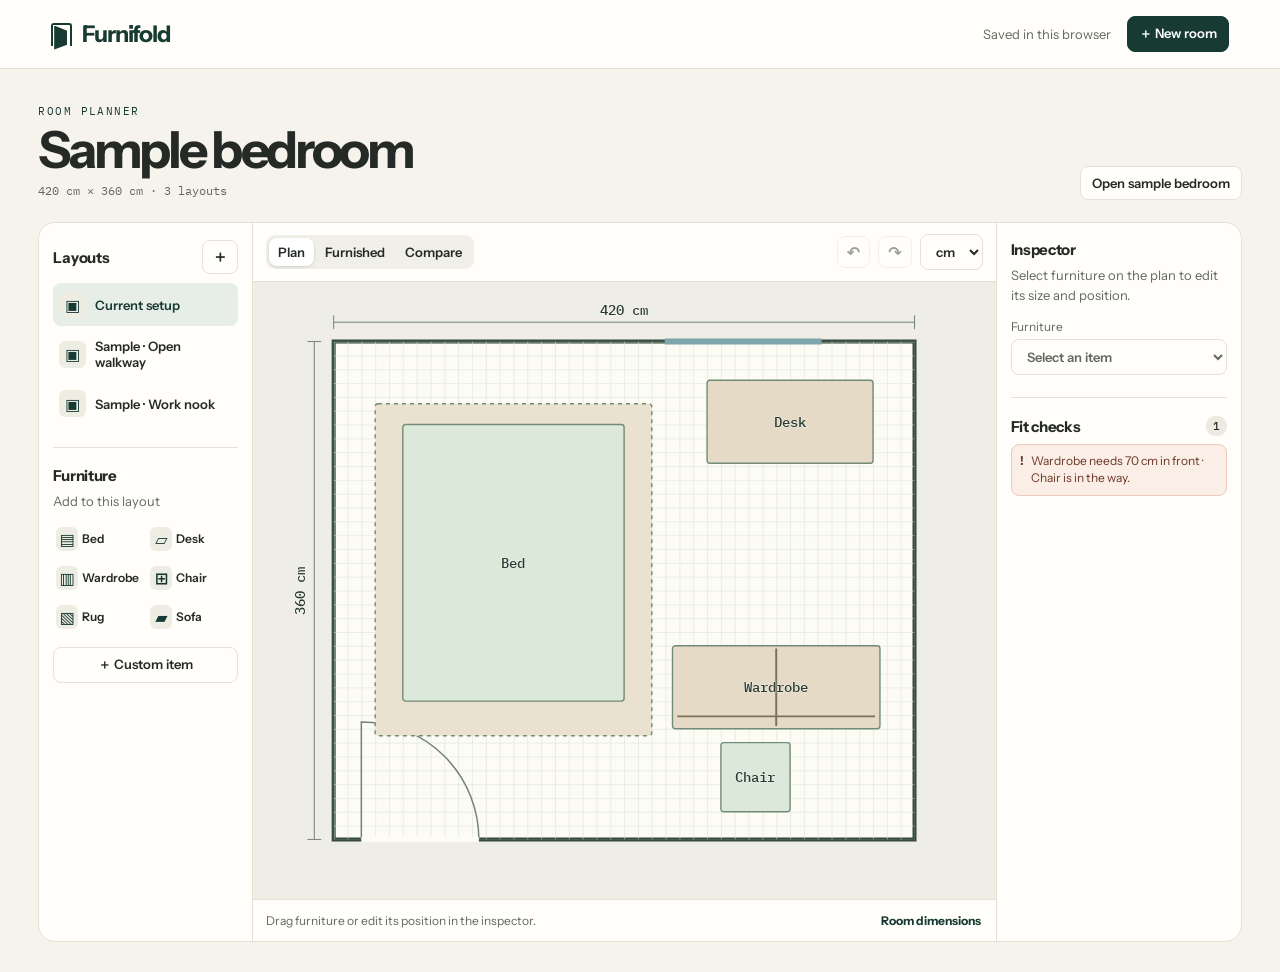
==== index.html @ a2a207be "Build measured Furnifold room planner prototype" ====
<!doctype html>
<html lang="en">
<head>
<meta charset="utf-8">
<meta name="viewport" content="width=device-width, initial-scale=1">
<meta name="theme-color" content="#f6f3ec">
<title>Furnifold · Room planner</title>
<link rel="stylesheet" href="./src/styles.css">
</head>
<body>
<header class="top">
  <a href="./" class="brand"><span class="mark" aria-hidden="true"></span>Furnifold</a>
  <div class="top-actions"><span id="save" role="status"></span><button id="new-room" class="button primary">＋ New room</button></div>
</header>
<main>
  <div class="hero"><div><div class="eyebrow">ROOM PLANNER</div><h1 id="room-name"></h1><p id="room-details"></p></div><button id="sample" class="button">Open sample bedroom</button></div>
  <section class="studio" aria-label="Room editor">
    <aside class="left panel">
      <div class="section-heading"><h2>Layouts</h2><button id="duplicate" class="icon" aria-label="Duplicate layout" title="Duplicate layout">＋</button></div>
      <div id="layouts"></div>
      <div class="library"><h2>Furniture</h2><p>Add to this layout</p><div id="catalog"></div><button class="button full" id="custom">＋ Custom item</button></div>
    </aside>
    <section class="canvas-panel">
      <div class="toolbar"><div class="segments" aria-label="View"><button data-view="Plan">Plan</button><button data-view="Furnished">Furnished</button><button data-view="Compare">Compare</button></div>
      <div class="tool-actions"><button id="undo" class="icon" title="Undo" aria-label="Undo">↶</button><button id="redo" class="icon" title="Redo" aria-label="Redo">↷</button><label class="sr-only" for="units">Units</label><select id="units"><option value="cm">cm</option><option value="in">in</option></select></div></div>
      <div id="canvas"></div>
      <footer class="canvas-footer"><span id="hint"></span><button id="edit-room" class="link">Room dimensions</button></footer>
    </section>
    <aside class="right panel">
      <div id="inspector"></div>
      <div class="checks"><div class="section-heading"><h2>Fit checks</h2><span id="issue-count"></span></div><div id="checks"></div></div>
    </aside>
  </section>
</main>
<dialog id="dialog"></dialog>
<script type="module" src="./src/editor.mjs"></script>
</body>
</html>
---- src/styles.css ----
@import url('https://fonts.googleapis.com/css2?family=IBM+Plex+Mono:wght@400;500&family=Instrument+Sans:wght@400;500;600;700&display=swap');
:root {
  font-family: 'Instrument Sans', system-ui, sans-serif;
  color: #252a27;
  background: #f6f3ec;
  --paper:#fffefa; --line:#e5e1d7; --green:#173a32; --muted:#62685f;
  --mono:'IBM Plex Mono', ui-monospace, monospace;
}
* { box-sizing:border-box; }
body { margin:0; }
button,input,select { font:inherit; color:inherit; }
button { cursor:pointer; }
button:disabled { opacity:.45; cursor:default; }
button:focus-visible, a:focus-visible, input:focus-visible, select:focus-visible { outline:2px solid #498579; outline-offset:3px; }
a { color:inherit; text-decoration:none; }
.top { display:flex; justify-content:space-between; align-items:center; gap:16px; padding:16px max(4vw,20px); border-bottom:1px solid var(--line); background:var(--paper); }
.brand { display:flex; align-items:center; gap:10px; font-weight:700; font-size:23px; letter-spacing:-.05em; color:var(--green); }
.mark { width:21px; height:23px; border:2px solid currentColor; border-bottom:0; border-radius:3px 3px 0 0; position:relative; }
.mark:after { content:''; position:absolute; inset:1px 3px -4px 1px; background:currentColor; clip-path:polygon(0 0, 100% 22%, 100% 80%, 0 100%); }
.top-actions,.tool-actions,.item-actions,.dialog-actions { display:flex; align-items:center; gap:8px; }
#save { font-size:13px; color:var(--muted); margin-right:8px; }
main { width:min(1536px, 94%); margin:auto; padding:35px 0 30px; }
.hero { display:flex; justify-content:space-between; align-items:end; gap:14px; margin-bottom:22px; }
.eyebrow { font-family:var(--mono); color:var(--green); font-size:11px; letter-spacing:.13em; }
h1 { margin:6px 0 5px; font-size:clamp(33px,4vw,56px); letter-spacing:-.065em; line-height:1; overflow-wrap:anywhere; }
h2 { margin:0; font-size:15px; letter-spacing:-.02em; }
h3 { margin:16px 0 12px; font-size:17px; overflow-wrap:anywhere; }
p { margin:7px 0 0; font-size:13px; color:var(--muted); line-height:1.5; }
#room-details { font-family:var(--mono); font-size:12px; }
.studio { display:grid; grid-template-columns:214px minmax(0,1fr) 245px; background:var(--paper); border:1px solid var(--line); border-radius:17px; overflow:hidden; }
.panel { padding:17px 14px; }
.left { border-right:1px solid var(--line); }
.right { border-left:1px solid var(--line); }
.section-heading,.toolbar,.canvas-footer { display:flex; align-items:center; justify-content:space-between; gap:8px; }
.button,.icon,.segments button,select { border:1px solid var(--line); border-radius:8px; background:var(--paper); padding:8px 11px; font-size:13px; font-weight:600; }
.button:not(:disabled):hover,.icon:not(:disabled):hover { background:#efeee7; }
.button.primary { background:var(--green); color:#fff; border-color:var(--green); }
.button.primary:hover { background:#255347; }
.full { width:100%; }
.icon { padding:5px 9px; font-size:16px; }
#layouts { display:grid; gap:4px; margin-top:9px; }
.layout,#catalog button { display:flex; align-items:center; gap:9px; text-align:left; background:transparent; border:0; padding:8px 6px; border-radius:8px; font-size:13px; font-weight:600; overflow-wrap:anywhere; }
.layout:hover,#catalog button:hover { background:#f3f2eb; }
.layout[aria-pressed=true] { background:#e6eee7; color:var(--green); }
.layout-icon,#catalog span { display:grid; place-items:center; flex:none; width:27px; height:27px; border-radius:6px; background:#eeede4; color:var(--green); font-size:16px; }
.library,.checks { margin-top:22px; padding-top:18px; border-top:1px solid var(--line); }
#catalog { display:grid; grid-template-columns:1fr 1fr; gap:3px; margin:9px 0 12px; }
#catalog button { padding:6px 3px; gap:4px; font-size:12px; }
#catalog span { width:22px; height:24px; }
.canvas-panel { min-width:0; display:flex; flex-direction:column; }
.toolbar,.canvas-footer { padding:11px 13px; }
.toolbar { border-bottom:1px solid var(--line); flex-wrap:wrap; }
.segments { display:flex; gap:2px; padding:3px; border-radius:9px; background:#f0efe8; }
.segments button { border:0; background:transparent; padding:6px 9px; }
.segments button[aria-pressed=true] { background:white; box-shadow:0 1px 3px #20312626; }
#canvas { background:#eeeee7; flex:1; min-height:clamp(350px,59vh,740px); display:grid; place-items:center; padding:16px; }
.scene { display:block; width:100%; max-height:65vh; overflow:hidden; touch-action:none; }
.room { fill:#fcfbf4; stroke:#364a40; stroke-width:4px; vector-effect:non-scaling-stroke; }
pattern path { fill:none; stroke:#dce3d8; stroke-width:8; }
.dimension,.door,.window,.opening { fill:none; stroke:#748476; stroke-width:1px; vector-effect:non-scaling-stroke; }
.door { stroke-width:1.5px; }
.window { stroke:#7da7ab; stroke-width:6px; }
.opening { stroke:#fcfbf4; stroke-width:5px; }
.dim-label,.piece text { font:500 100px var(--mono); fill:#293b32; text-anchor:middle; paint-order:stroke; stroke:#fff8; stroke-width:7; }
.piece text { dominant-baseline:central; pointer-events:none; }
.piece[data-piece] { cursor:grab; }
.piece rect { stroke:#728b77; stroke-width:1.4px; vector-effect:non-scaling-stroke; fill:#dce8da; }
.piece.storage rect,.piece.desk rect { fill:#e4dac6; }
.piece.rug rect { fill:#eae2ce; stroke-dasharray:4px 4px; }
.piece.selected rect { stroke:#176854; stroke-width:2.5px; }
.piece .linen { fill:#fff8e9; stroke:none; }
.join { fill:none; stroke:#797258; stroke-width:14; }
.furnished .room { fill:#e3cfb2; }
.furnished pattern path { stroke:#d8c19f; }
.furnished .bed rect:first-child { fill:#a5ae95; }
.furnished .chair rect,.furnished .sofa rect { fill:#acbda7; }
.furnished .storage rect,.furnished .desk rect { fill:#ba9472; }
.furnished .rug rect { fill:#f0e7d3; }
.zone { fill:#d78c7277; stroke:#963e24; stroke-width:18; stroke-dasharray:45 30; }
.canvas-footer { border-top:1px solid var(--line); color:var(--muted); font-size:12px; }
.link { background:none; border:0; padding:2px; color:var(--green); font-weight:700; }
.fields { display:grid; grid-template-columns:1fr 1fr; gap:8px; }
label { display:grid; gap:5px; color:var(--muted); font-size:12px; }
label input:not([type=checkbox]) { width:100%; min-width:0; border:1px solid var(--line); border-radius:7px; padding:7px; background:white; }
.toggle { display:flex; align-items:center; gap:6px; margin-top:9px; }
.toggle input { accent-color:var(--green); }
.item-actions { margin-top:12px; flex-wrap:wrap; }
.remove { color:#853c2b; }
.picker { margin-top:14px; }
#issue-count { font:500 11px var(--mono); padding:3px 7px; border-radius:9px; background:#eeeae1; }
.warning { display:flex; gap:7px; align-items:start; text-align:left; width:100%; border:1px solid #efcabc; background:#faeee7; color:#6b3828; padding:8px; border-radius:8px; margin-top:8px; font-size:12px; line-height:1.4; }
.warning:hover { background:#f5dfd3; }
.warning span { font-weight:700; }
.clear { color:var(--green); }
.compare { width:100%; display:grid; grid-template-columns:repeat(2,minmax(0,1fr)); gap:10px; }
.comparison { padding:9px; border:1px solid var(--line); border-radius:9px; background:var(--paper); }
.comparison strong,.comparison select { display:block; min-height:36px; margin-bottom:6px; max-width:100%; }
.empty { text-align:center; padding:22px; }
.empty button { margin-top:12px; }
dialog { width:min(420px,92vw); border:1px solid var(--line); border-radius:14px; padding:21px; background:var(--paper); color:inherit; }
dialog::backdrop { background:#142b2677; }
dialog form { display:grid; gap:12px; }
dialog h2 { font-size:21px; }
.dialog-actions { justify-content:end; }
[role=alert]:empty { display:none; }
.sr-only { position:absolute; width:1px; height:1px; overflow:hidden; clip-path:inset(50%); }
@media (max-width:1040px) {
  .studio { grid-template-columns:165px minmax(0,1fr) 200px; }
  #catalog { grid-template-columns:1fr; }
}
@media (max-width:780px) {
  .studio { grid-template-columns:minmax(0,1fr) minmax(0,1fr); }
  .canvas-panel { grid-column:1/-1; grid-row:1; border-bottom:1px solid var(--line); }
  .right { border:0; }
  #canvas { min-height:310px; }
  #catalog { grid-template-columns:repeat(auto-fit,minmax(65px,1fr)); }
}
@media (max-width:440px) {
  .hero { align-items:start; flex-direction:column; }
  main { padding-top:22px; }
  .top { padding:12px; }
  #save { max-width:80px; font-size:11px; }
  #canvas { padding:6px; min-height:265px; }
  .panel { padding:12px 9px; }
  .canvas-footer { align-items:start; }
}
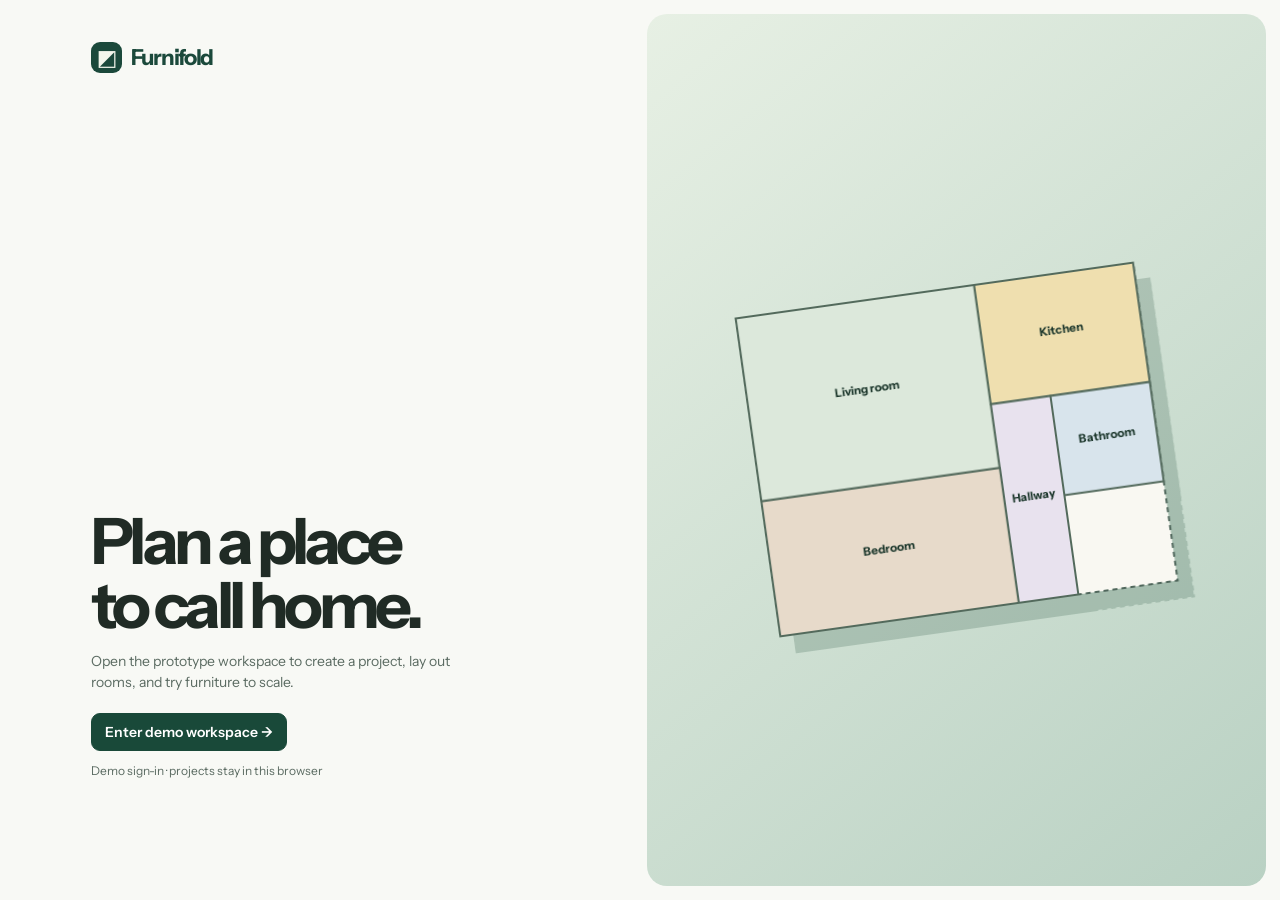
==== commit 1b43e7c8: "Build Furnifold projects and whole-home planning studio" ====
--- a/index.html
+++ b/index.html
@@ -1,38 +1,3 @@
 <!doctype html>
-<html lang="en">
-<head>
-<meta charset="utf-8">
-<meta name="viewport" content="width=device-width, initial-scale=1">
-<meta name="theme-color" content="#f6f3ec">
-<title>Furnifold · Room planner</title>
-<link rel="stylesheet" href="./src/styles.css">
-</head>
-<body>
-<header class="top">
-  <a href="./" class="brand"><span class="mark" aria-hidden="true"></span>Furnifold</a>
-  <div class="top-actions"><span id="save" role="status"></span><button id="new-room" class="button primary">＋ New room</button></div>
-</header>
-<main>
-  <div class="hero"><div><div class="eyebrow">ROOM PLANNER</div><h1 id="room-name"></h1><p id="room-details"></p></div><button id="sample" class="button">Open sample bedroom</button></div>
-  <section class="studio" aria-label="Room editor">
-    <aside class="left panel">
-      <div class="section-heading"><h2>Layouts</h2><button id="duplicate" class="icon" aria-label="Duplicate layout" title="Duplicate layout">＋</button></div>
-      <div id="layouts"></div>
-      <div class="library"><h2>Furniture</h2><p>Add to this layout</p><div id="catalog"></div><button class="button full" id="custom">＋ Custom item</button></div>
-    </aside>
-    <section class="canvas-panel">
-      <div class="toolbar"><div class="segments" aria-label="View"><button data-view="Plan">Plan</button><button data-view="Furnished">Furnished</button><button data-view="Compare">Compare</button></div>
-      <div class="tool-actions"><button id="undo" class="icon" title="Undo" aria-label="Undo">↶</button><button id="redo" class="icon" title="Redo" aria-label="Redo">↷</button><label class="sr-only" for="units">Units</label><select id="units"><option value="cm">cm</option><option value="in">in</option></select></div></div>
-      <div id="canvas"></div>
-      <footer class="canvas-footer"><span id="hint"></span><button id="edit-room" class="link">Room dimensions</button></footer>
-    </section>
-    <aside class="right panel">
-      <div id="inspector"></div>
-      <div class="checks"><div class="section-heading"><h2>Fit checks</h2><span id="issue-count"></span></div><div id="checks"></div></div>
-    </aside>
-  </section>
-</main>
-<dialog id="dialog"></dialog>
-<script type="module" src="./src/editor.mjs"></script>
-</body>
-</html>
+<html lang="en"><head><meta charset="utf-8"><meta name="viewport" content="width=device-width,initial-scale=1"><title>Furnifold Studio</title><link rel="stylesheet" href="./src/studio.css"></head>
+<body><div id="app"></div><dialog id="modal"></dialog><script type="module" src="./src/studio.mjs"></script></body></html>
--- a/src/studio.css
+++ b/src/studio.css
@@ -0,0 +1,12 @@
+@import url('https://fonts.googleapis.com/css2?family=Instrument+Sans:wght@400;500;600;700&display=swap');
+:root{font-family:'Instrument Sans',system-ui,sans-serif;background:#f8f9f5;color:#202b25;--line:#e2e7df;--green:#194939;--muted:#5b6b62;--white:#fff}
+*{box-sizing:border-box}body{margin:0}button,input,select{font:inherit;color:inherit}button{background:#fff;border:1px solid var(--line);padding:9px 13px;border-radius:9px;cursor:pointer;font-weight:600;font-size:14px}button:hover{background:#eff4ed}button:focus-visible,input:focus-visible,select:focus-visible{outline:2px solid #437d68;outline-offset:2px}.primary{background:var(--green);color:#fff;border-color:var(--green)}.primary:hover{background:#24614c}.plain{border-color:transparent}.wide{width:100%;margin-top:8px}
+.brand{display:flex;gap:9px;align-items:center;color:#1b493b;font-size:22px;font-weight:700;letter-spacing:-.06em;white-space:nowrap}.logo{display:grid;place-items:center;width:31px;height:31px;border-radius:9px;background:#1b493b;color:#f3f6ec;font-size:22px}
+h1,h2,p{margin:0}h1{font-size:clamp(32px,5vw,68px);line-height:1;letter-spacing:-.072em}h2{font-size:17px;letter-spacing:-.02em}p,small{color:var(--muted)}p{font-size:14px;line-height:1.5}small{font-size:12px}
+.shell{display:grid;grid-template-columns:194px minmax(0,1fr);min-height:100vh}.rail{background:#fff;border-right:1px solid var(--line);padding:18px 13px;display:flex;flex-direction:column;gap:33px}.rail nav{display:grid;gap:6px}.rail nav button{border:0;text-align:left;font-size:14px;display:flex;align-items:center;gap:10px}.rail nav button span{font-size:17px}.active{background:#e8f0e8!important;color:#235642}.account{margin-top:auto;display:flex;align-items:center;gap:6px;border-top:1px solid var(--line);padding-top:12px}.account strong,.account small{display:block;font-size:11px}.avatar{display:grid;place-items:center;background:#e8f0e8;border-radius:50%;width:26px;height:26px;flex:none}.signout{margin-left:auto;border:0;padding:4px 5px}.workspace{min-width:0}.bar{display:flex;align-items:center;gap:10px;border-bottom:1px solid var(--line);background:white;min-height:63px;padding:10px 24px}.grow{flex:1}
+.dashboard{max-width:1480px;margin:auto;padding:24px}.dashboard h2{margin:25px 0 12px}.banner{position:relative;isolation:isolate;overflow:hidden;border:1px solid #dce9de;border-radius:18px;min-height:265px;padding:34px;display:grid;grid-template-columns:1fr 44%;align-items:center;background:linear-gradient(120deg,#f7f9ec,#e2eee3 70%,#c5ddcd);gap:14px}.banner p,.login p{margin:14px 0 20px;max-width:360px}.banner button{margin:0 7px 7px 0}.banner-art .floor{max-height:235px;filter:drop-shadow(10px 14px 0 #2d645c20);transform:rotate(-8deg) scale(.95)}.cards{display:grid;grid-template-columns:repeat(auto-fill,minmax(175px,1fr));gap:12px}.project-card,.new-card{text-align:left;display:grid;gap:6px;padding:9px;border-radius:13px}.project-card strong,.project-card small{padding:0 4px}.thumb{background:#edf2e9;display:grid;place-items:center;min-height:130px;border-radius:8px}.thumb .floor{max-height:120px}.new-card{min-height:160px;place-content:center;text-align:center;border-style:dashed}.new-card span{font-size:25px}
+.floor-head{padding:22px 24px 15px;display:flex;justify-content:space-between;align-items:center;gap:12px}.floor-head h1{font-size:clamp(27px,4vw,43px);overflow-wrap:anywhere}.floor-head p{margin-top:6px}.workbench{margin:0 16px 18px;border:1px solid var(--line);border-radius:14px;background:white;display:grid;grid-template-columns:155px minmax(0,1fr) 205px;overflow:hidden}.room-list,.properties{padding:13px}.room-list{border-right:1px solid var(--line)}.properties{border-left:1px solid var(--line)}.room-list h2,.properties h2{margin-bottom:10px;overflow-wrap:anywhere}.room-row{display:flex;align-items:center;gap:5px;border:0;width:100%;text-align:left;padding:8px 4px;font-size:12px}.room-row span{flex:1;overflow-wrap:anywhere}.room-row i{width:10px;height:10px;border-radius:3px;flex:none}.room-row small{font-size:10px;white-space:nowrap}.workcanvas{display:grid;grid-template-rows:auto 1fr auto}.workcanvas header,.workcanvas footer{padding:9px;display:flex;align-items:center;justify-content:space-between;gap:6px;flex-wrap:wrap}.workcanvas footer{font-size:12px;color:var(--muted)}.view{display:flex;gap:4px}.view button{font-size:12px;padding:6px 8px}.drawing{background:#edf1e9 radial-gradient(#c1cdc1 1px,transparent 1px) 0 0/16px 16px;min-height:400px;padding:15px;display:grid;place-items:center}.floor{width:100%;height:auto;max-height:57vh;display:block}.boundary{stroke:#50675c;stroke-width:2;stroke-dasharray:5 4;vector-effect:non-scaling-stroke}.room-fill{stroke:#536a5c;stroke-width:2;vector-effect:non-scaling-stroke}.space[data-room]{cursor:grab;touch-action:none}.space.chosen .room-fill{stroke:#187a59;stroke-width:4}.space.invalid{opacity:.5}.space text{fill:#1c372c;font-weight:700;text-anchor:middle;pointer-events:none}.space .room-area{font-weight:500}.furniture{fill:#9daf9f;stroke:#74877c;stroke-width:1;opacity:.8;vector-effect:non-scaling-stroke}dl{margin:13px 0}dt{font-size:12px;color:var(--muted);margin-top:10px}dd{margin:2px 0 0;font-size:15px;font-weight:600}iframe{display:block;width:100%;height:calc(100vh - 70px);border:0}
+.login{min-height:100vh;display:grid;grid-template-columns:1fr 1fr;padding:14px;gap:14px}.auth{display:grid;align-content:space-between;padding:28px 6vw 12vh}.auth small{display:block;margin-top:12px}.entry-art{border-radius:20px;background:linear-gradient(140deg,#e7f0e4,#b9d1c3);display:grid;place-items:center;padding:6vw}.entry-art .floor{transform:rotate(-8deg);filter:drop-shadow(14px 18px 0 #214c3c35)}
+dialog{width:min(440px,94vw);border:1px solid var(--line);border-radius:14px;padding:22px}dialog::backdrop{background:#132d2480}dialog form{display:grid;gap:12px}dialog label{display:grid;gap:4px;font-size:13px}dialog input,dialog select{width:100%;min-width:0;border:1px solid var(--line);border-radius:7px;padding:8px}dialog footer{display:flex;gap:6px;justify-content:end}.pair{display:grid;grid-template-columns:1fr 1fr;gap:8px}.error{color:#a32d24}.error:empty{display:none}
+@media(max-width:1050px){.shell{grid-template-columns:147px minmax(0,1fr)}.workbench{grid-template-columns:120px minmax(0,1fr) 165px}.room-list,.properties{padding:10px}}
+@media(max-width:760px){.shell{display:block}.rail{flex-direction:row;align-items:center;gap:8px;padding:9px;flex-wrap:wrap}.rail nav{display:flex}.rail nav button{padding:7px}.account{margin:0 0 0 auto;border:0;padding:0}.account div,.avatar{display:none}.workbench{grid-template-columns:1fr 1fr}.workcanvas{grid-column:1/-1;grid-row:1}.drawing{min-height:290px}.properties{border-left:0}.room-list,.properties{border-top:1px solid var(--line)}.dashboard{padding:14px}.banner{padding:20px;grid-template-columns:1fr}.banner-art{display:none}.login{grid-template-columns:1fr;min-height:100vh}.auth{padding:15px;gap:32px}.entry-art{min-height:200px}.entry-art .floor{max-height:32vh}}
